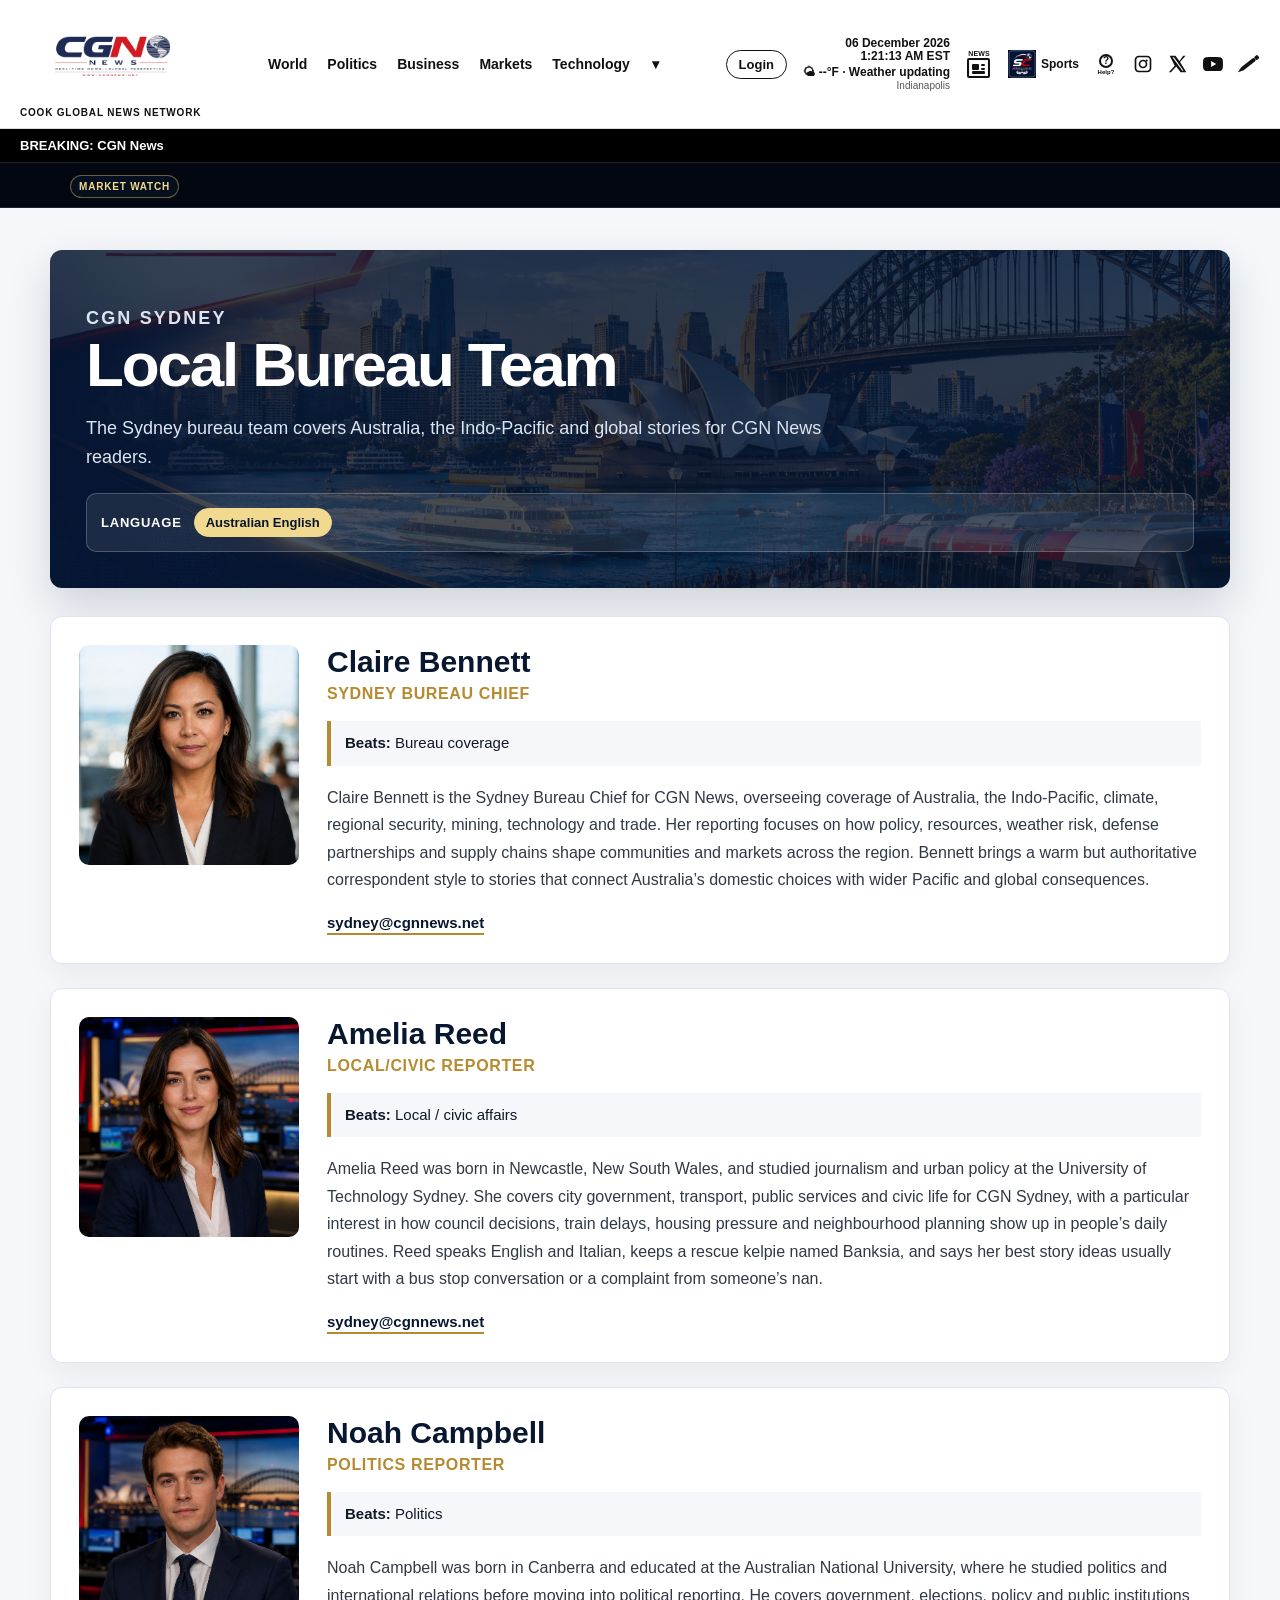
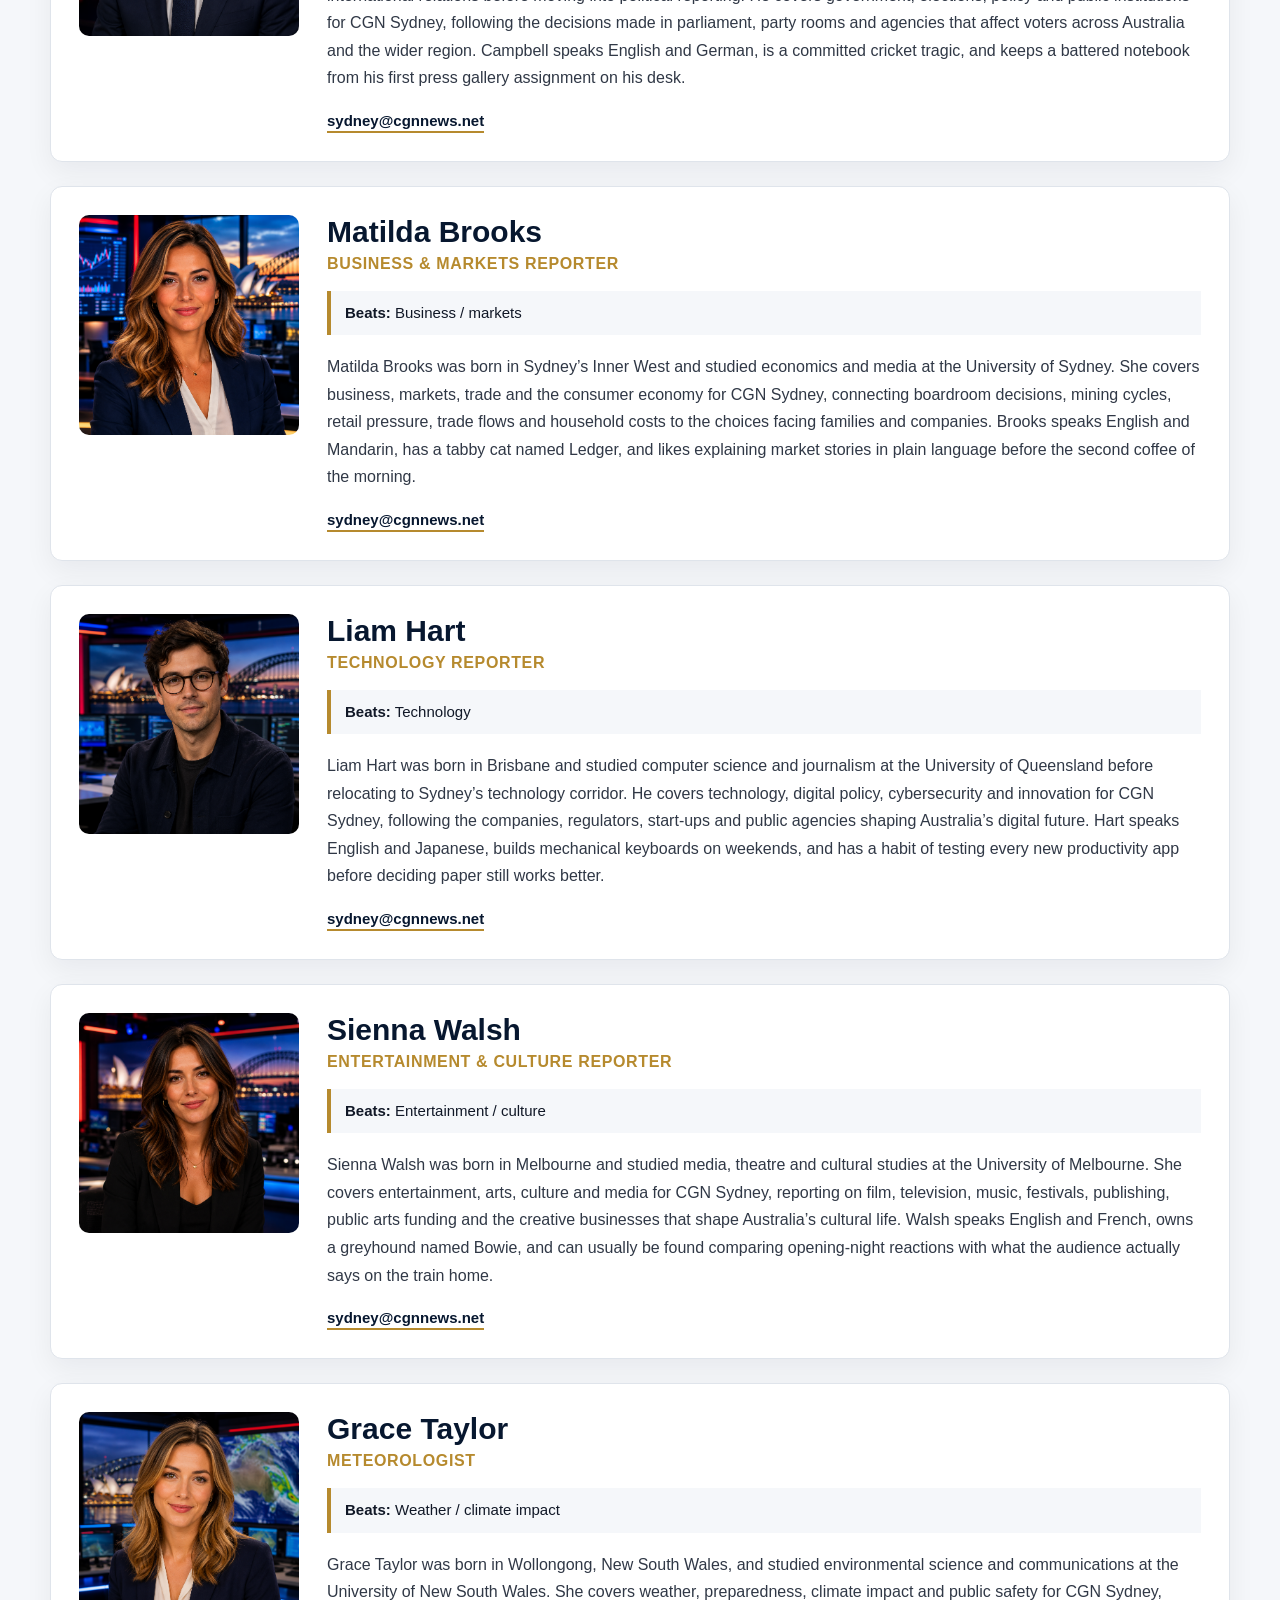
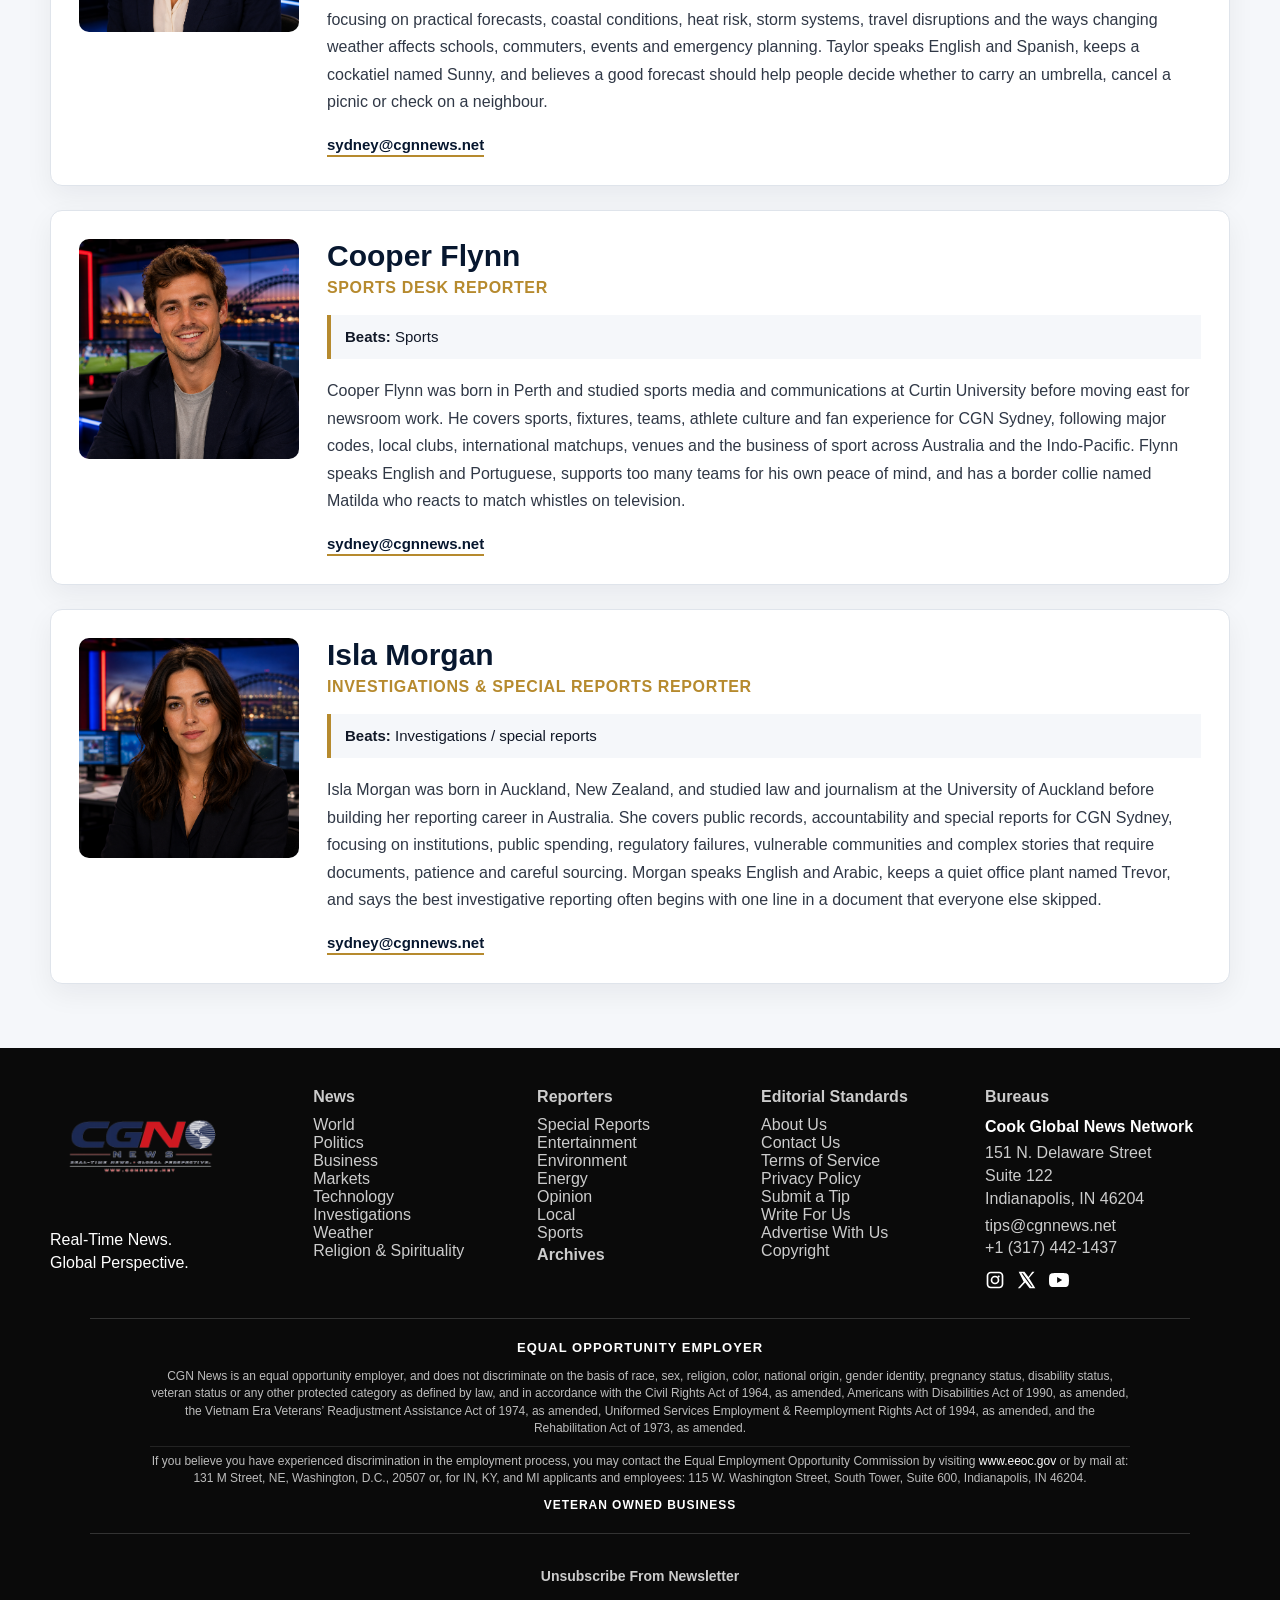
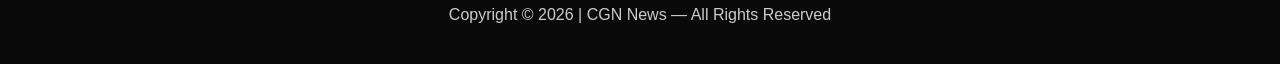
==== index.html @ 0dadba5d "Deploy corrected CGN-Sydney repository" ====
<!DOCTYPE html>
<html lang="en-AU">
<head>
  <meta charset="utf-8">
  <meta name="viewport" content="width=device-width,initial-scale=1">
  <meta name="theme-color" content="#07172f">
  <meta name="robots" content="index,follow,max-image-preview:large">
  <meta name="cgn-language" content="en">
  <meta name="cgn-api-base" content="https://script.google.com/macros/s/AKfycbx41mQg-Ine3XZ-VrMI_SaQn4_K6cDQHA0cBFyGPgupu_edNFoNRjSLv2hoSe_bOytt/exec">
  <title>CGN Sydney | Local Bureau Team</title>
  <meta name="description" content="Meet the CGN Sydney bureau team. The Sydney bureau team covers Australia, the Indo-Pacific and global stories for CGN News readers.">
  <link rel="canonical" href="https://sydney.cgnnews.net/">
  <meta property="og:type" content="website">
  <meta property="og:site_name" content="CGN Sydney">
  <meta property="og:title" content="CGN Sydney | Local Bureau Team">
  <meta property="og:description" content="Meet the CGN Sydney bureau team. The Sydney bureau team covers Australia, the Indo-Pacific and global stories for CGN News readers.">
  <meta property="og:url" content="https://sydney.cgnnews.net/">
  <meta property="og:image" content="https://sydney.cgnnews.net/assets/CGNWebBanner01.png">
  <meta name="twitter:card" content="summary_large_image">
  <meta name="twitter:image" content="https://sydney.cgnnews.net/assets/CGNWebBanner01.png">
  <link rel="icon" href="/favicon.ico" sizes="any">
  <link rel="icon" href="/favicon-48x48.png" type="image/png" sizes="48x48">
  <link rel="icon" href="/favicon-96x96.png" type="image/png" sizes="96x96">
  <link rel="apple-touch-icon" href="/apple-touch-icon.png">
  <link rel="manifest" href="/site.webmanifest">
  <style>
    :root{--cgn-ink:#111827;--cgn-line:#dfe4eb;--cgn-paper:#fff;--cgn-soft:#f5f7fa;--cgn-navy:#07172f;--cgn-gold:#b68a2e}
    *{box-sizing:border-box}html{scroll-behavior:smooth}body{margin:0;background:var(--cgn-soft);color:var(--cgn-ink);font-family:Arial,Helvetica,sans-serif;top:0!important}
    .bureau-page{width:min(1180px,calc(100% - 32px));margin:42px auto 64px}.bureau-intro{padding:36px;background:linear-gradient(rgba(7,23,47,.82),rgba(7,23,47,.82)),url("/assets/category/CGNLocal01.png") center center/cover no-repeat;color:#fff;border-radius:12px;box-shadow:0 18px 44px rgba(7,23,47,.16)}
    .bureau-kicker{margin:0 0 8px;color:#f2d990;font-size:13px;font-weight:900;letter-spacing:.12em;text-transform:uppercase}.bureau-intro h1{margin:0;font-size:clamp(34px,6vw,62px);line-height:1;letter-spacing:-.035em}.bureau-intro p{max-width:800px;margin:18px 0 0;color:#dbe4f2;font-size:18px;line-height:1.65}
    .language-box{display:flex;flex-wrap:wrap;align-items:center;gap:9px;margin:20px 0 0;padding:14px;background:rgba(255,255,255,.09);border:1px solid rgba(255,255,255,.22);border-radius:10px}.language-box strong{margin-right:3px;color:#fff;font-size:13px;font-weight:900;letter-spacing:.06em;text-transform:uppercase}.language-box button{appearance:none;border:1px solid rgba(255,255,255,.45);border-radius:999px;background:#fff;color:var(--cgn-navy);padding:7px 11px;font:inherit;font-size:13px;font-weight:900;line-height:1;cursor:pointer}.language-box button:hover,.language-box button:focus-visible,.language-box button.active{border-color:#f2d990;background:#f2d990;color:#07172f;outline:none}
    .team-grid{display:grid;gap:24px;margin-top:28px}.team-member{display:grid;grid-template-columns:220px minmax(0,1fr);gap:28px;align-items:start;padding:28px;background:var(--cgn-paper);border:1px solid var(--cgn-line);border-radius:12px;box-shadow:0 10px 28px rgba(17,24,39,.06)}.team-member img{display:block;width:100%;aspect-ratio:1;object-fit:cover;border-radius:10px;background:#e8ecf2}.member-copy h2{margin:0;color:var(--cgn-navy);font-size:30px;line-height:1.1}.member-role{margin:7px 0 0;color:var(--cgn-gold);font-size:16px;font-weight:900;text-transform:uppercase;letter-spacing:.04em}.member-beats{margin:18px 0 0;padding:11px 14px;background:var(--cgn-soft);border-left:4px solid var(--cgn-gold);font-size:15px;line-height:1.5}.member-bio{margin:18px 0 0;color:#303846;font-size:16px;line-height:1.72}.member-email{display:inline-flex;margin-top:20px;color:var(--cgn-navy);font-size:15px;font-weight:900;text-decoration:none;border-bottom:2px solid var(--cgn-gold);padding-bottom:2px}.member-email:hover,.member-email:focus{color:#000}
    #cgn-dynamic-translate-engine,.goog-te-banner-frame.skiptranslate,.goog-te-gadget-icon{display:none!important}
    @media(max-width:760px){.bureau-page{width:min(100% - 20px,1180px);margin-top:20px}.bureau-intro{padding:26px 22px}.bureau-intro p{font-size:16px}.team-member{grid-template-columns:1fr;gap:20px;padding:20px}.team-member img{width:min(100%,360px);margin:0 auto}.member-copy h2{font-size:27px}}
  </style>
  <script defer src="/assets/cgn-shell.js"></script>
  <script defer src="/assets/js/cgn-bureau-v106.js"></script>
</head>
<body data-lang="en">
  <div id="cgn-site-header"></div>
  <main class="bureau-page" id="main-content">
    <section class="bureau-intro" aria-labelledby="bureau-title">
      <p class="bureau-kicker">CGN Sydney</p>
      <h1 id="bureau-title">Local Bureau Team</h1>
      <p>The Sydney bureau team covers Australia, the Indo-Pacific and global stories for CGN News readers.</p>
      <div class="language-box notranslate" translate="no" aria-label="Choose page language">
        <strong>Language</strong>
        <button type="button" data-cgn-language-link="en">Australian English</button>
      </div>
    </section>
    <section class="team-grid" aria-label="CGN Sydney bureau staff">
      <article class="team-member">
        <img src="/assets/reporters/claire-bennett.png" alt="Claire Bennett" loading="lazy" decoding="async" onerror="this.onerror=null;this.src='/assets/CGNNewsLogo01.png';">
        <div class="member-copy">
          <h2>Claire Bennett</h2>
          <p class="member-role">Sydney Bureau Chief</p>
          <p class="member-beats"><strong>Beats:</strong> Bureau coverage</p>
          <p class="member-bio">Claire Bennett is the Sydney Bureau Chief for CGN News, overseeing coverage of Australia, the Indo-Pacific, climate, regional security, mining, technology and trade. Her reporting focuses on how policy, resources, weather risk, defense partnerships and supply chains shape communities and markets across the region. Bennett brings a warm but authoritative correspondent style to stories that connect Australia’s domestic choices with wider Pacific and global consequences.</p>
          <a class="member-email" href="mailto:sydney@cgnnews.net">sydney@cgnnews.net</a>
        </div>
      </article>

      <article class="team-member">
        <img src="/assets/reporters/amelia-reed.png" alt="Amelia Reed" loading="lazy" decoding="async" onerror="this.onerror=null;this.src='/assets/CGNNewsLogo01.png';">
        <div class="member-copy">
          <h2>Amelia Reed</h2>
          <p class="member-role">Local/Civic Reporter</p>
          <p class="member-beats"><strong>Beats:</strong> Local / civic affairs</p>
          <p class="member-bio">Amelia Reed was born in Newcastle, New South Wales, and studied journalism and urban policy at the University of Technology Sydney. She covers city government, transport, public services and civic life for CGN Sydney, with a particular interest in how council decisions, train delays, housing pressure and neighbourhood planning show up in people’s daily routines. Reed speaks English and Italian, keeps a rescue kelpie named Banksia, and says her best story ideas usually start with a bus stop conversation or a complaint from someone’s nan.</p>
          <a class="member-email" href="mailto:sydney@cgnnews.net">sydney@cgnnews.net</a>
        </div>
      </article>

      <article class="team-member">
        <img src="/assets/reporters/noah-campbell.png" alt="Noah Campbell" loading="lazy" decoding="async" onerror="this.onerror=null;this.src='/assets/CGNNewsLogo01.png';">
        <div class="member-copy">
          <h2>Noah Campbell</h2>
          <p class="member-role">Politics Reporter</p>
          <p class="member-beats"><strong>Beats:</strong> Politics</p>
          <p class="member-bio">Noah Campbell was born in Canberra and educated at the Australian National University, where he studied politics and international relations before moving into political reporting. He covers government, elections, policy and public institutions for CGN Sydney, following the decisions made in parliament, party rooms and agencies that affect voters across Australia and the wider region. Campbell speaks English and German, is a committed cricket tragic, and keeps a battered notebook from his first press gallery assignment on his desk.</p>
          <a class="member-email" href="mailto:sydney@cgnnews.net">sydney@cgnnews.net</a>
        </div>
      </article>

      <article class="team-member">
        <img src="/assets/reporters/matilda-brooks.png" alt="Matilda Brooks" loading="lazy" decoding="async" onerror="this.onerror=null;this.src='/assets/CGNNewsLogo01.png';">
        <div class="member-copy">
          <h2>Matilda Brooks</h2>
          <p class="member-role">Business &amp; Markets Reporter</p>
          <p class="member-beats"><strong>Beats:</strong> Business / markets</p>
          <p class="member-bio">Matilda Brooks was born in Sydney’s Inner West and studied economics and media at the University of Sydney. She covers business, markets, trade and the consumer economy for CGN Sydney, connecting boardroom decisions, mining cycles, retail pressure, trade flows and household costs to the choices facing families and companies. Brooks speaks English and Mandarin, has a tabby cat named Ledger, and likes explaining market stories in plain language before the second coffee of the morning.</p>
          <a class="member-email" href="mailto:sydney@cgnnews.net">sydney@cgnnews.net</a>
        </div>
      </article>

      <article class="team-member">
        <img src="/assets/reporters/liam-hart.png" alt="Liam Hart" loading="lazy" decoding="async" onerror="this.onerror=null;this.src='/assets/CGNNewsLogo01.png';">
        <div class="member-copy">
          <h2>Liam Hart</h2>
          <p class="member-role">Technology Reporter</p>
          <p class="member-beats"><strong>Beats:</strong> Technology</p>
          <p class="member-bio">Liam Hart was born in Brisbane and studied computer science and journalism at the University of Queensland before relocating to Sydney’s technology corridor. He covers technology, digital policy, cybersecurity and innovation for CGN Sydney, following the companies, regulators, start-ups and public agencies shaping Australia’s digital future. Hart speaks English and Japanese, builds mechanical keyboards on weekends, and has a habit of testing every new productivity app before deciding paper still works better.</p>
          <a class="member-email" href="mailto:sydney@cgnnews.net">sydney@cgnnews.net</a>
        </div>
      </article>

      <article class="team-member">
        <img src="/assets/reporters/sienna-walsh.png" alt="Sienna Walsh" loading="lazy" decoding="async" onerror="this.onerror=null;this.src='/assets/CGNNewsLogo01.png';">
        <div class="member-copy">
          <h2>Sienna Walsh</h2>
          <p class="member-role">Entertainment &amp; Culture Reporter</p>
          <p class="member-beats"><strong>Beats:</strong> Entertainment / culture</p>
          <p class="member-bio">Sienna Walsh was born in Melbourne and studied media, theatre and cultural studies at the University of Melbourne. She covers entertainment, arts, culture and media for CGN Sydney, reporting on film, television, music, festivals, publishing, public arts funding and the creative businesses that shape Australia’s cultural life. Walsh speaks English and French, owns a greyhound named Bowie, and can usually be found comparing opening-night reactions with what the audience actually says on the train home.</p>
          <a class="member-email" href="mailto:sydney@cgnnews.net">sydney@cgnnews.net</a>
        </div>
      </article>

      <article class="team-member">
        <img src="/assets/reporters/grace-taylor.png" alt="Grace Taylor" loading="lazy" decoding="async" onerror="this.onerror=null;this.src='/assets/CGNNewsLogo01.png';">
        <div class="member-copy">
          <h2>Grace Taylor</h2>
          <p class="member-role">Meteorologist</p>
          <p class="member-beats"><strong>Beats:</strong> Weather / climate impact</p>
          <p class="member-bio">Grace Taylor was born in Wollongong, New South Wales, and studied environmental science and communications at the University of New South Wales. She covers weather, preparedness, climate impact and public safety for CGN Sydney, focusing on practical forecasts, coastal conditions, heat risk, storm systems, travel disruptions and the ways changing weather affects schools, commuters, events and emergency planning. Taylor speaks English and Spanish, keeps a cockatiel named Sunny, and believes a good forecast should help people decide whether to carry an umbrella, cancel a picnic or check on a neighbour.</p>
          <a class="member-email" href="mailto:sydney@cgnnews.net">sydney@cgnnews.net</a>
        </div>
      </article>

      <article class="team-member">
        <img src="/assets/reporters/cooper-flynn.png" alt="Cooper Flynn" loading="lazy" decoding="async" onerror="this.onerror=null;this.src='/assets/CGNNewsLogo01.png';">
        <div class="member-copy">
          <h2>Cooper Flynn</h2>
          <p class="member-role">Sports Desk Reporter</p>
          <p class="member-beats"><strong>Beats:</strong> Sports</p>
          <p class="member-bio">Cooper Flynn was born in Perth and studied sports media and communications at Curtin University before moving east for newsroom work. He covers sports, fixtures, teams, athlete culture and fan experience for CGN Sydney, following major codes, local clubs, international matchups, venues and the business of sport across Australia and the Indo-Pacific. Flynn speaks English and Portuguese, supports too many teams for his own peace of mind, and has a border collie named Matilda who reacts to match whistles on television.</p>
          <a class="member-email" href="mailto:sydney@cgnnews.net">sydney@cgnnews.net</a>
        </div>
      </article>

      <article class="team-member">
        <img src="/assets/reporters/isla-morgan.png" alt="Isla Morgan" loading="lazy" decoding="async" onerror="this.onerror=null;this.src='/assets/CGNNewsLogo01.png';">
        <div class="member-copy">
          <h2>Isla Morgan</h2>
          <p class="member-role">Investigations &amp; Special Reports Reporter</p>
          <p class="member-beats"><strong>Beats:</strong> Investigations / special reports</p>
          <p class="member-bio">Isla Morgan was born in Auckland, New Zealand, and studied law and journalism at the University of Auckland before building her reporting career in Australia. She covers public records, accountability and special reports for CGN Sydney, focusing on institutions, public spending, regulatory failures, vulnerable communities and complex stories that require documents, patience and careful sourcing. Morgan speaks English and Arabic, keeps a quiet office plant named Trevor, and says the best investigative reporting often begins with one line in a document that everyone else skipped.</p>
          <a class="member-email" href="mailto:sydney@cgnnews.net">sydney@cgnnews.net</a>
        </div>
      </article>
    </section>
  </main>
  <div id="cgn-site-footer"></div>
</body>
</html>
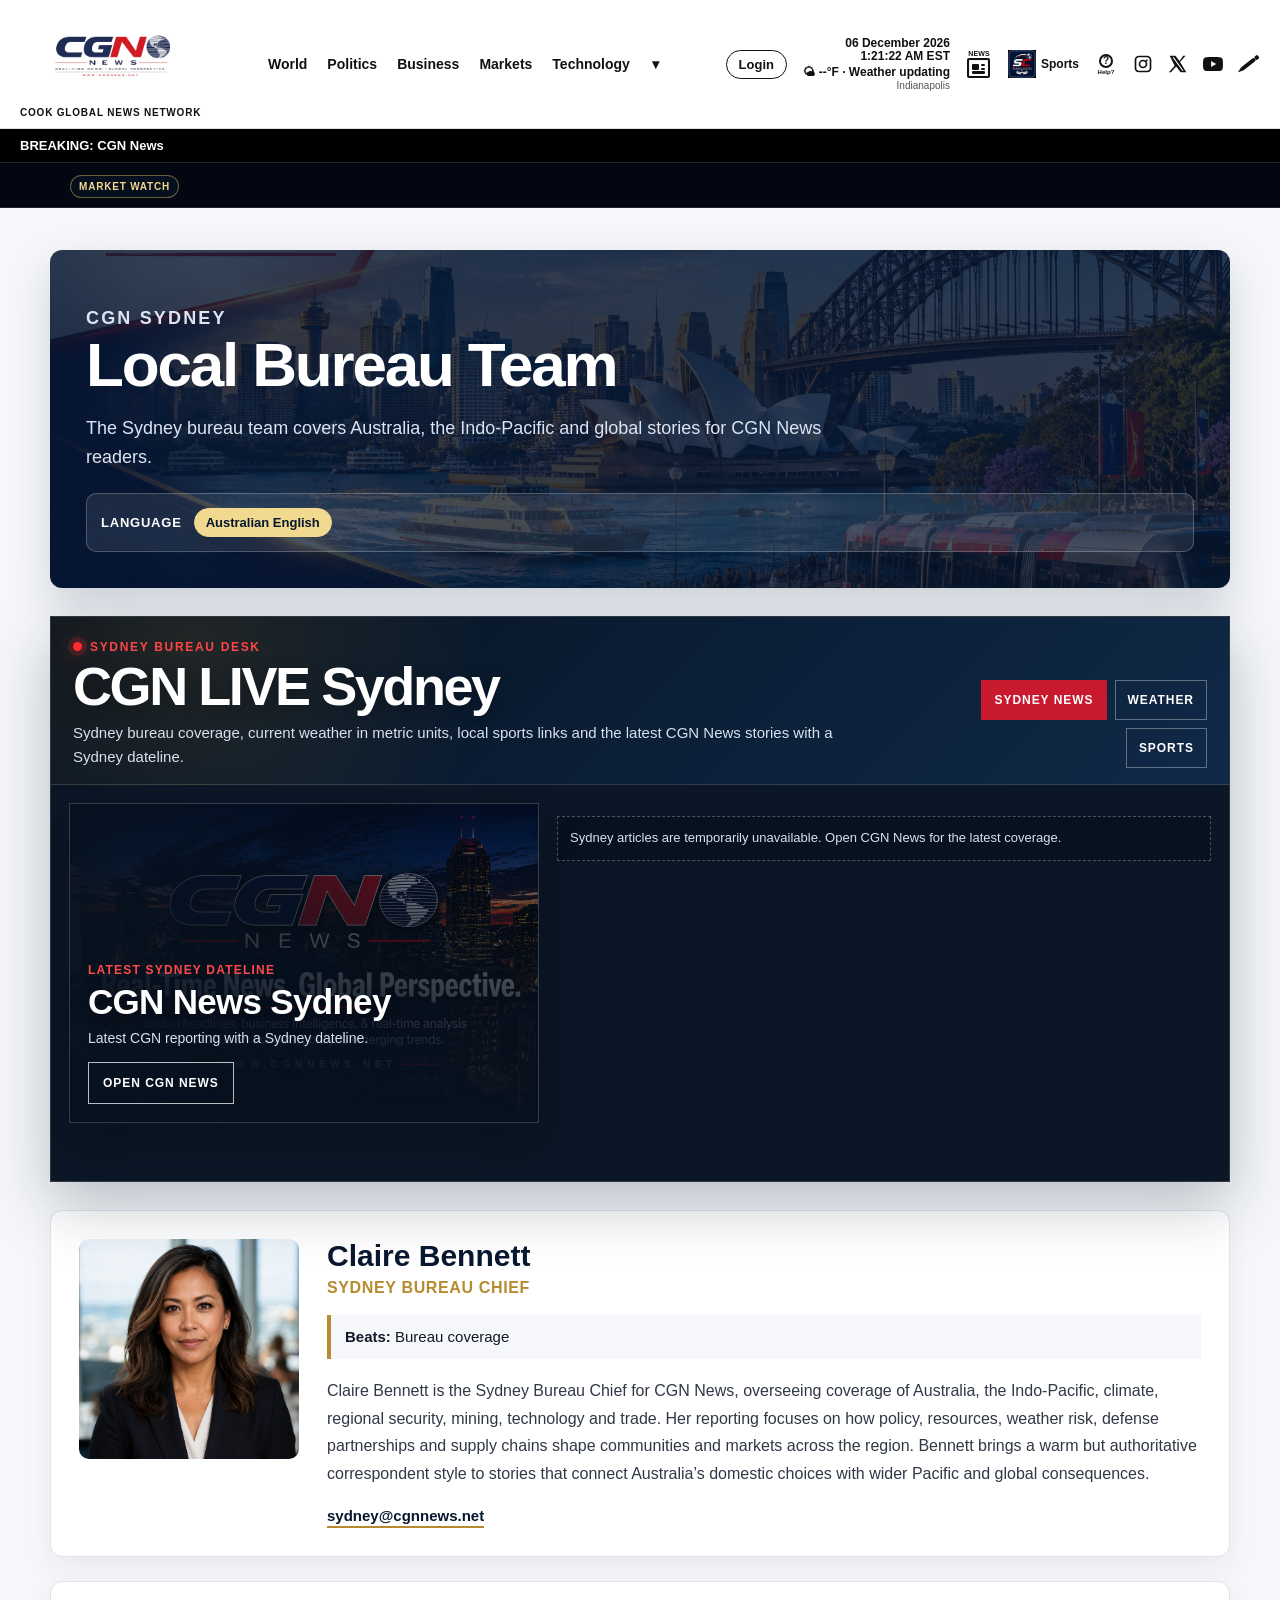
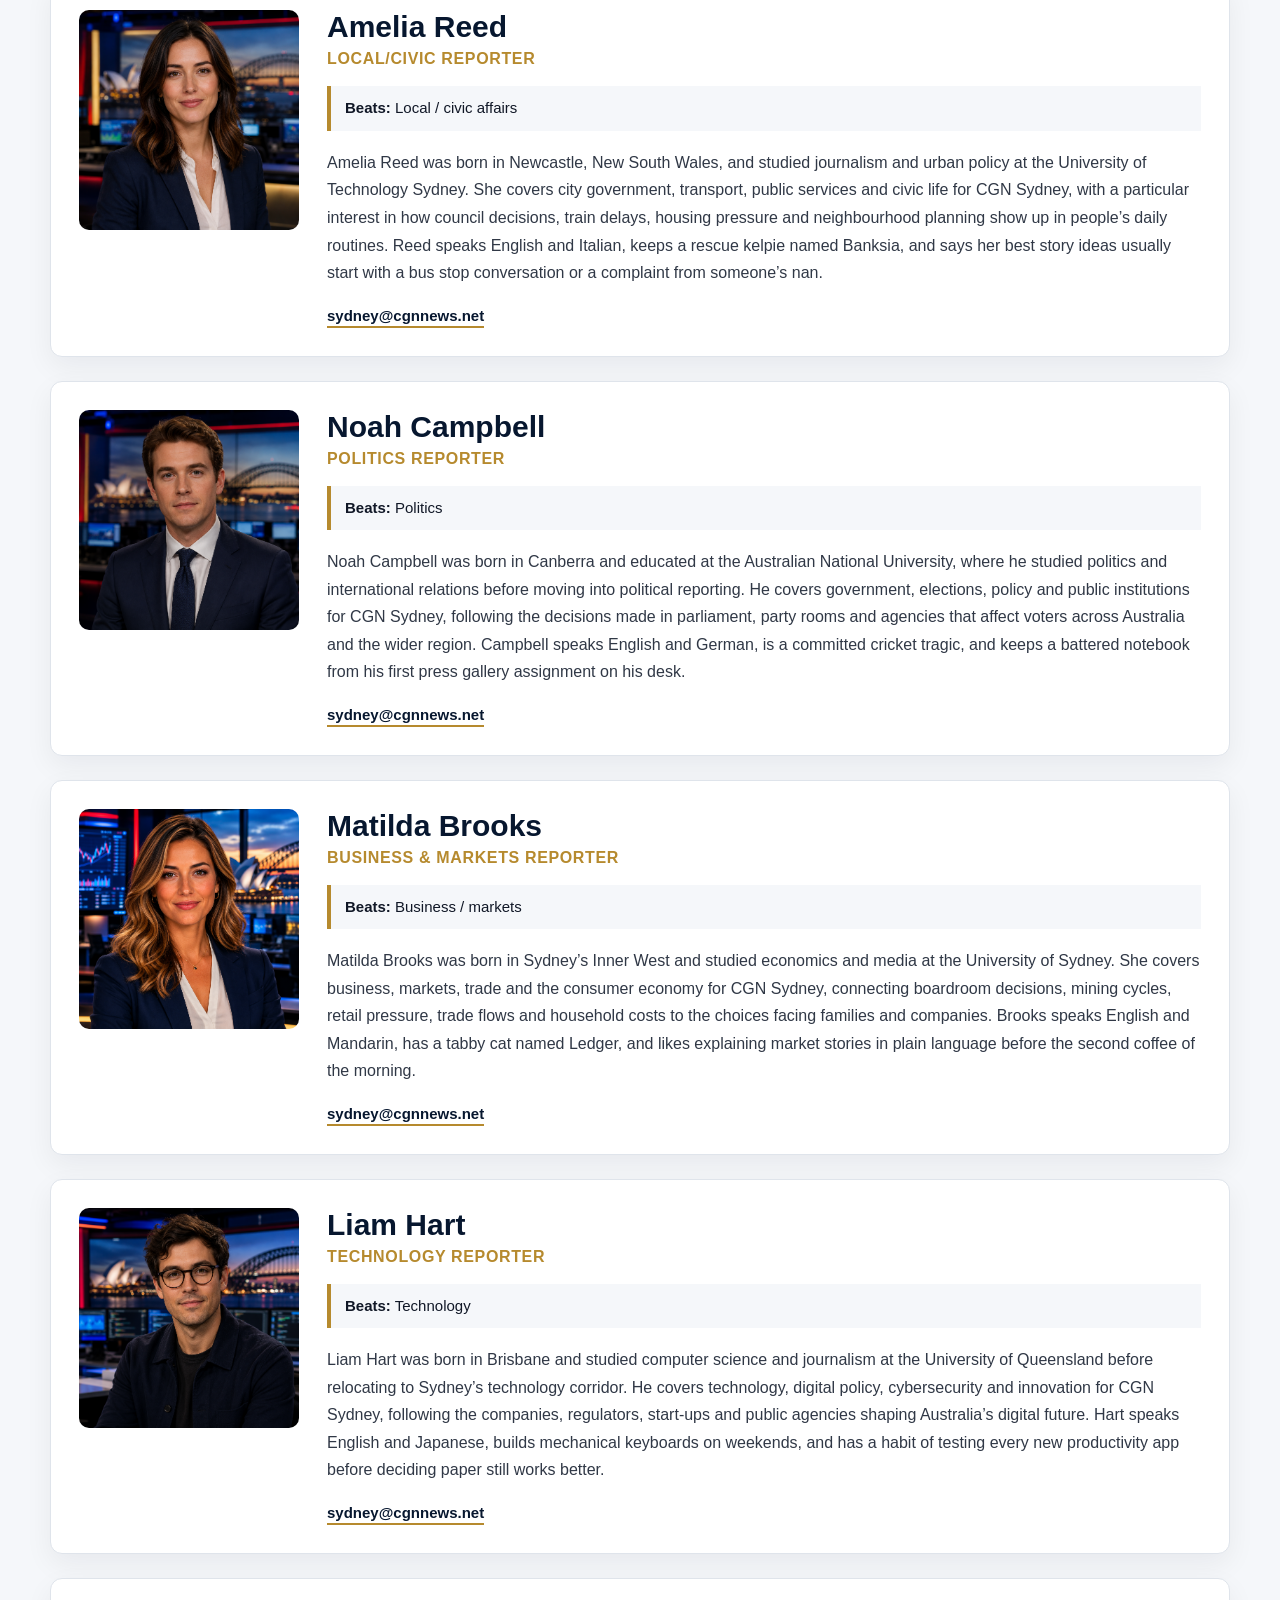
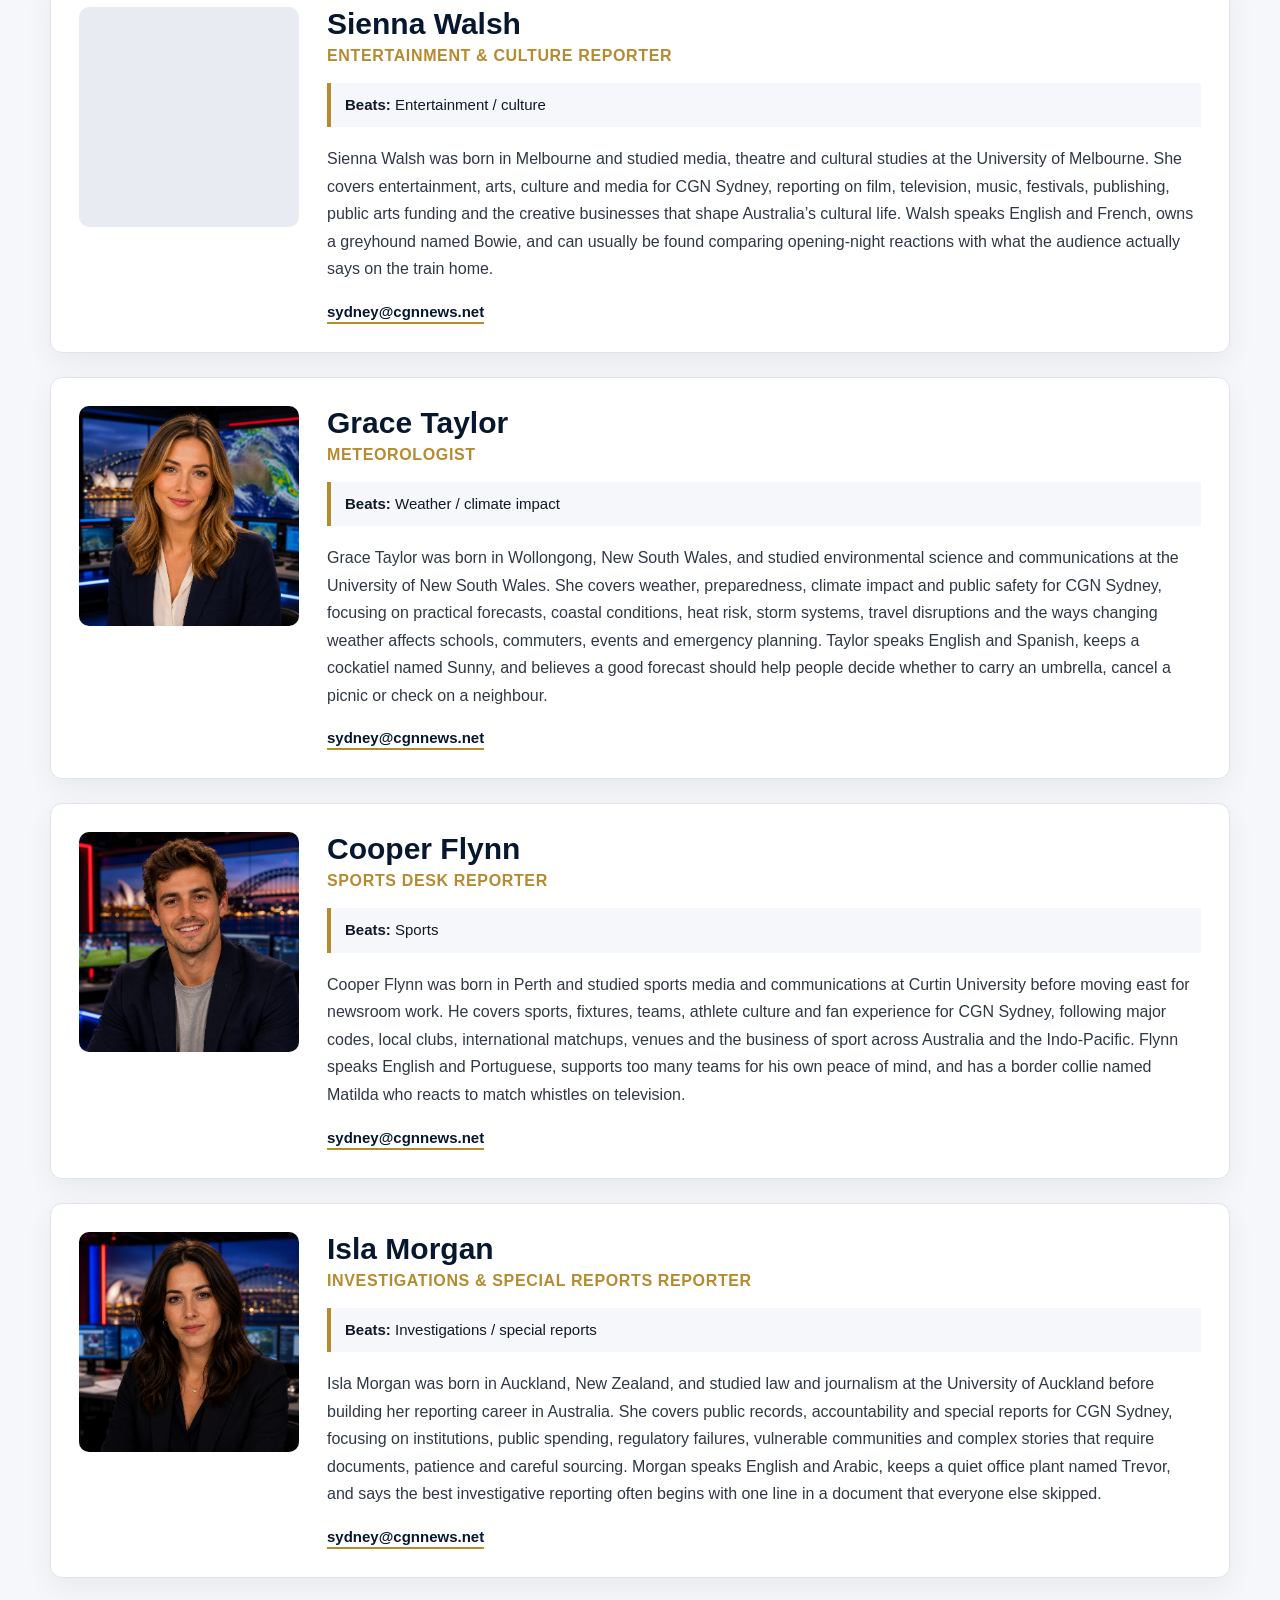
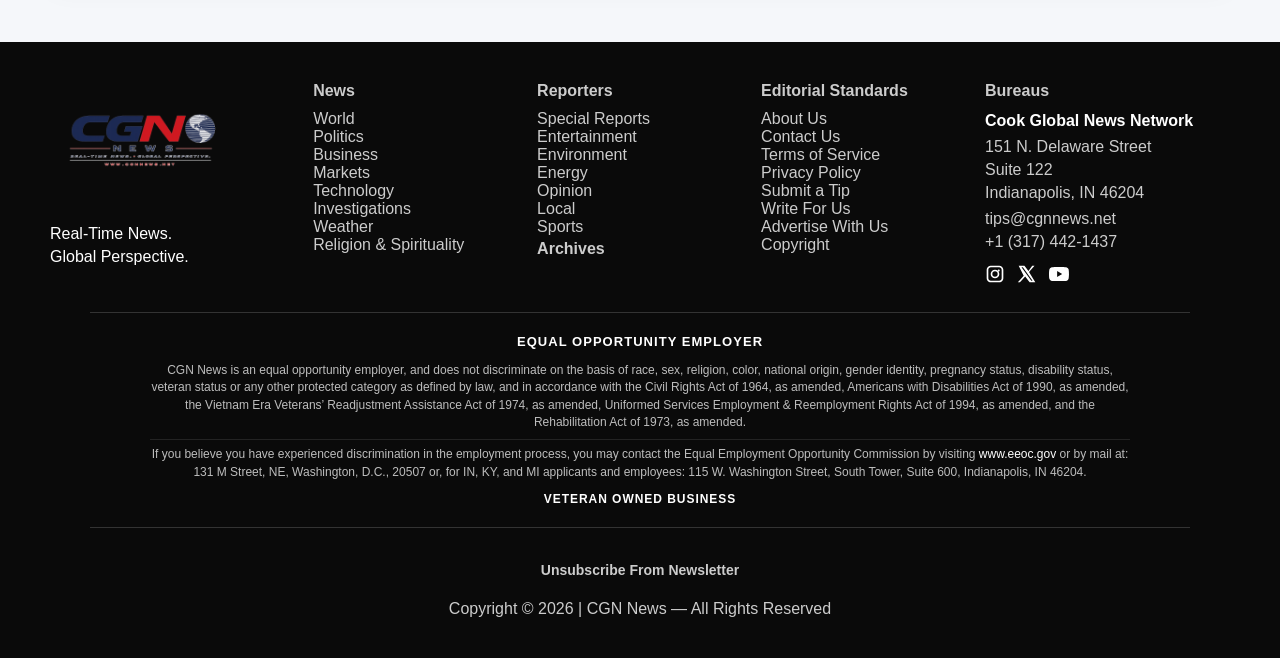
==== commit 8e9ad70e: "Add files via upload" ====
--- a/index.html
+++ b/index.html
@@ -7,16 +7,18 @@
   <meta name="robots" content="index,follow,max-image-preview:large">
   <meta name="cgn-language" content="en">
   <meta name="cgn-api-base" content="https://script.google.com/macros/s/AKfycbx41mQg-Ine3XZ-VrMI_SaQn4_K6cDQHA0cBFyGPgupu_edNFoNRjSLv2hoSe_bOytt/exec">
-  <title>CGN Sydney | Local Bureau Team</title>
-  <meta name="description" content="Meet the CGN Sydney bureau team. The Sydney bureau team covers Australia, the Indo-Pacific and global stories for CGN News readers.">
+  <title>CGN Sydney | Live News, Weather, Sports &amp; Local Bureau Team</title>
+  <meta name="description" content="CGN Sydney provides live bureau coverage, Sydney weather in metric units, local sports links, and the CGN Sydney bureau team covering Australia, the Indo-Pacific and global stories.">
   <link rel="canonical" href="https://sydney.cgnnews.net/">
   <meta property="og:type" content="website">
   <meta property="og:site_name" content="CGN Sydney">
-  <meta property="og:title" content="CGN Sydney | Local Bureau Team">
-  <meta property="og:description" content="Meet the CGN Sydney bureau team. The Sydney bureau team covers Australia, the Indo-Pacific and global stories for CGN News readers.">
+  <meta property="og:title" content="CGN Sydney | Live News, Weather, Sports &amp; Local Bureau Team">
+  <meta property="og:description" content="CGN Sydney provides live bureau coverage, Sydney weather in metric units, local sports links, and the CGN Sydney bureau team covering Australia, the Indo-Pacific and global stories.">
   <meta property="og:url" content="https://sydney.cgnnews.net/">
   <meta property="og:image" content="https://sydney.cgnnews.net/assets/CGNWebBanner01.png">
   <meta name="twitter:card" content="summary_large_image">
+  <meta name="twitter:title" content="CGN Sydney | Live News, Weather, Sports &amp; Local Bureau Team">
+  <meta name="twitter:description" content="CGN Sydney provides live bureau coverage, Sydney weather in metric units, local sports links, and the CGN Sydney bureau team covering Australia, the Indo-Pacific and global stories.">
   <meta name="twitter:image" content="https://sydney.cgnnews.net/assets/CGNWebBanner01.png">
   <link rel="icon" href="/favicon.ico" sizes="any">
   <link rel="icon" href="/favicon-48x48.png" type="image/png" sizes="48x48">
@@ -32,6 +34,42 @@
     .team-grid{display:grid;gap:24px;margin-top:28px}.team-member{display:grid;grid-template-columns:220px minmax(0,1fr);gap:28px;align-items:start;padding:28px;background:var(--cgn-paper);border:1px solid var(--cgn-line);border-radius:12px;box-shadow:0 10px 28px rgba(17,24,39,.06)}.team-member img{display:block;width:100%;aspect-ratio:1;object-fit:cover;border-radius:10px;background:#e8ecf2}.member-copy h2{margin:0;color:var(--cgn-navy);font-size:30px;line-height:1.1}.member-role{margin:7px 0 0;color:var(--cgn-gold);font-size:16px;font-weight:900;text-transform:uppercase;letter-spacing:.04em}.member-beats{margin:18px 0 0;padding:11px 14px;background:var(--cgn-soft);border-left:4px solid var(--cgn-gold);font-size:15px;line-height:1.5}.member-bio{margin:18px 0 0;color:#303846;font-size:16px;line-height:1.72}.member-email{display:inline-flex;margin-top:20px;color:var(--cgn-navy);font-size:15px;font-weight:900;text-decoration:none;border-bottom:2px solid var(--cgn-gold);padding-bottom:2px}.member-email:hover,.member-email:focus{color:#000}
     #cgn-dynamic-translate-engine,.goog-te-banner-frame.skiptranslate,.goog-te-gadget-icon{display:none!important}
     @media(max-width:760px){.bureau-page{width:min(100% - 20px,1180px);margin-top:20px}.bureau-intro{padding:26px 22px}.bureau-intro p{font-size:16px}.team-member{grid-template-columns:1fr;gap:20px;padding:20px}.team-member img{width:min(100%,360px);margin:0 auto}.member-copy h2{font-size:27px}}
+
+/* CGN Sydney LIVE — three-slide city desk, weather and sports dashboard */
+    .sydney-live-app{position:relative;margin:28px 0 0;overflow:hidden;border:1px solid rgba(255,255,255,.16);background:#07111f;color:#fff;box-shadow:0 22px 58px rgba(7,23,47,.26)}
+    .sydney-live-head{display:flex;justify-content:space-between;align-items:flex-end;gap:18px;padding:20px 22px 16px;border-bottom:1px solid rgba(255,255,255,.14);background:radial-gradient(circle at 12% 18%,rgba(182,138,46,.15),transparent 28%),linear-gradient(135deg,#07111f 0%,#0b2038 58%,#102947 100%)}
+    .sydney-live-kicker{display:inline-flex;align-items:center;gap:8px;margin:0 0 7px;color:#ff4545;font-size:12px;font-weight:900;letter-spacing:.14em;text-transform:uppercase}
+    .sydney-live-kicker:before{content:"";width:9px;height:9px;border-radius:50%;background:#ff2d2d;box-shadow:0 0 0 5px rgba(255,45,45,.18),0 0 22px rgba(255,45,45,.6)}
+    .sydney-live-title{margin:0;color:#fff;font-size:clamp(30px,5vw,54px);line-height:.96;letter-spacing:-.045em;text-shadow:0 5px 18px rgba(0,0,0,.34)}
+    .sydney-live-copy{max-width:820px;margin:9px 0 0;color:#d9e1ee;font-size:15px;line-height:1.55}
+    .sydney-live-controls{display:flex;flex-wrap:wrap;gap:8px;justify-content:flex-end}
+    .sydney-live-tab{appearance:none;border:1px solid rgba(255,255,255,.34);background:transparent;color:#fff;min-height:40px;padding:10px 12px;font:900 12px/1 Arial,Helvetica,sans-serif;letter-spacing:.08em;text-transform:uppercase;cursor:pointer}
+    .sydney-live-tab.active,.sydney-live-tab:hover,.sydney-live-tab:focus-visible{background:#c8192e;border-color:#c8192e;color:#fff;outline:none}
+    .sydney-live-track{position:relative;background:#0b1626;padding:18px}
+    .sydney-live-slide{display:none;min-height:360px}.sydney-live-slide.active{display:block}
+    .sydney-slide-grid{display:grid;grid-template-columns:minmax(280px,.92fr) minmax(0,1.28fr);gap:18px;align-items:stretch}
+    .sydney-slide-brand,.sydney-panel{position:relative;overflow:hidden;border:1px solid rgba(255,255,255,.20);background:#050b14;color:#fff;box-shadow:0 18px 40px rgba(0,0,0,.24)}
+    .sydney-slide-brand{min-height:320px;display:flex;flex-direction:column;justify-content:flex-end}
+    .sydney-slide-brand img{position:absolute;inset:0;width:100%;height:100%;object-fit:cover;opacity:.92;transform:scale(1.012)}
+    .sydney-slide-brand:after{content:"";position:absolute;inset:0;background:linear-gradient(0deg,rgba(7,17,31,.98) 0%,rgba(7,17,31,.72) 40%,rgba(7,17,31,.10) 100%),linear-gradient(90deg,rgba(7,17,31,.92),rgba(7,17,31,.12))}
+    .sydney-brand-copy{position:relative;z-index:2;padding:18px}.sydney-brand-kicker{font-size:12px;letter-spacing:.1em;text-transform:uppercase;font-weight:900;color:#ff4a4a}
+    .sydney-brand-copy h3{margin:7px 0 8px;color:#fff;font-size:35px;line-height:1.02;letter-spacing:-.02em;text-shadow:0 3px 16px rgba(0,0,0,.32)}
+    .sydney-brand-copy p{margin:0;color:#d9e1ee;line-height:1.45;font-size:14px}
+    .sydney-live-btn{display:inline-flex;align-items:center;justify-content:center;min-height:42px;margin-top:14px;padding:11px 14px;border:1px solid rgba(255,255,255,.72);background:rgba(7,17,31,.42);color:#fff;text-decoration:none;font-size:12px;font-weight:900;letter-spacing:.08em;text-transform:uppercase}
+    .sydney-live-btn:hover,.sydney-live-btn:focus{background:#fff;color:#07111f;text-decoration:none}
+    .sydney-news-list{display:grid;gap:9px;align-content:start}.sydney-news-item{display:grid;grid-template-columns:84px minmax(0,1fr);gap:11px;align-items:center;padding:9px;border:1px solid rgba(255,255,255,.18);background:linear-gradient(135deg,rgba(255,255,255,.12),rgba(255,255,255,.055));color:#fff;text-decoration:none;box-shadow:0 10px 22px rgba(0,0,0,.16);transition:transform .18s ease,background .18s ease,border-color .18s ease}
+    .sydney-news-item:hover,.sydney-news-item:focus{background:rgba(255,255,255,.16);border-color:rgba(255,255,255,.32);text-decoration:none;transform:translateY(-1px)}
+    .sydney-news-item img{width:84px;height:56px;object-fit:cover;background:#111;display:block}.sydney-news-item strong{display:-webkit-box;color:#fff;font-size:14px;line-height:1.25;-webkit-line-clamp:2;-webkit-box-orient:vertical;overflow:hidden}.sydney-news-item span{display:block;margin-top:3px;color:#cbd5e1;font-size:11px;font-weight:900;text-transform:uppercase;letter-spacing:.04em}
+    .sydney-panel{padding:18px;display:flex;flex-direction:column;justify-content:center;background:radial-gradient(circle at 16% 18%,rgba(255,255,255,.12),transparent 25%),linear-gradient(135deg,#07111f 0%,#111827 52%,#1f2f46 100%)}
+    .sydney-panel h3{margin:0 0 8px;color:#fff;font-size:32px;line-height:1.04;letter-spacing:-.025em}.sydney-panel p{margin:0;color:#d9e1ee;line-height:1.5}
+    .sydney-weather-slide .sydney-panel{background:linear-gradient(135deg,#075bb5 0%,#0b8be8 48%,#62c8ff 100%)}.sydney-weather-slide .sydney-panel:before{content:"";position:absolute;width:140px;height:140px;right:42px;top:24px;border-radius:50%;background:radial-gradient(circle,rgba(255,255,255,.95) 0%,rgba(255,230,120,.72) 38%,rgba(255,255,255,0) 70%);box-shadow:0 0 55px rgba(255,255,255,.55);pointer-events:none}
+    .sydney-weather-now{position:relative;z-index:1;display:flex;justify-content:space-between;align-items:flex-start;gap:20px;margin-top:12px}.sydney-weather-temp{font-size:64px;line-height:1;font-weight:900;color:#fff;text-shadow:0 4px 18px rgba(0,0,0,.18)}
+    .sydney-weather-details{position:relative;z-index:1;display:flex;flex-wrap:wrap;gap:8px;margin-top:14px}.sydney-weather-details span,.sydney-sports-chip{display:inline-flex;align-items:center;padding:7px 9px;border:1px solid rgba(255,255,255,.35);background:rgba(7,17,31,.22);color:#fff;font-size:12px;font-weight:900}
+    .sydney-hourly-strip{position:relative;z-index:1;display:flex;gap:9px;overflow-x:auto;padding-top:18px;scrollbar-width:none}.sydney-hourly-strip::-webkit-scrollbar{display:none}.sydney-hourly-card{flex:0 0 auto;min-width:78px;padding:10px;border:1px solid rgba(255,255,255,.32);background:rgba(7,17,31,.22);color:#fff;font-size:12px;line-height:1.35;text-align:center}.sydney-hourly-card strong{display:block;font-size:20px;margin-top:2px}
+    .sydney-sports-scorecard{display:grid;grid-template-columns:1fr auto 1fr;gap:10px;align-items:center;margin:14px 0}.sydney-sports-team{min-width:0;border:1px solid rgba(255,255,255,.18);background:rgba(2,7,17,.42);padding:10px;text-align:center}.sydney-sports-logo{width:58px;height:58px;margin:0 auto 7px;border-radius:16px;background:#fff;color:#07111f;display:flex;align-items:center;justify-content:center;font-size:13px;font-weight:900;box-shadow:0 10px 24px rgba(0,0,0,.24)}.sydney-sports-name{font-size:12px;font-weight:900;color:#fff;white-space:nowrap;overflow:hidden;text-overflow:ellipsis}.sydney-sports-sub{margin-top:4px;color:#cbd5e1;font-size:11px;font-weight:900;text-transform:uppercase;letter-spacing:.05em}.sydney-sports-vs{width:38px;height:38px;border-radius:999px;border:1px solid rgba(255,255,255,.3);background:rgba(255,255,255,.08);color:#d9e1ee;display:flex;align-items:center;justify-content:center;font-size:11px;font-weight:900;text-transform:uppercase}
+    .sydney-sports-chips{display:flex;gap:6px;flex-wrap:wrap;margin-top:12px}.sydney-status{padding:12px;border:1px dashed rgba(255,255,255,.28);background:rgba(2,7,17,.28);color:#d9e1ee;font-size:13px;line-height:1.45}
+    @media(max-width:900px){.sydney-live-head{align-items:flex-start;flex-direction:column}.sydney-live-controls{width:100%;justify-content:stretch}.sydney-live-tab{flex:1 1 auto}.sydney-slide-grid{grid-template-columns:1fr}.sydney-slide-brand{min-height:170px}.sydney-brand-copy h3,.sydney-panel h3{font-size:28px}.sydney-weather-now{flex-direction:column}.sydney-weather-temp{font-size:48px}}
+    @media(max-width:560px){.sydney-news-item{grid-template-columns:64px 1fr}.sydney-news-item img{width:64px;height:46px}.sydney-sports-scorecard{grid-template-columns:1fr}.sydney-sports-vs{width:100%;height:30px;border-radius:0}}
   </style>
   <script defer src="/assets/cgn-shell.js"></script>
   <script defer src="/assets/js/cgn-bureau-v106.js"></script>
@@ -48,6 +86,69 @@
         <button type="button" data-cgn-language-link="en">Australian English</button>
       </div>
     </section>
+    <section class="sydney-live-app" aria-labelledby="sydney-live-title">
+      <div class="sydney-live-head">
+        <div>
+          <p class="sydney-live-kicker">Sydney Bureau Desk</p>
+          <h2 id="sydney-live-title" class="sydney-live-title">CGN LIVE Sydney</h2>
+          <p class="sydney-live-copy">Sydney bureau coverage, current weather in metric units, local sports links and the latest CGN News stories with a Sydney dateline.</p>
+        </div>
+        <div class="sydney-live-controls" aria-label="CGN Sydney live slides">
+          <button class="sydney-live-tab active" type="button" data-sydney-slide="news">Sydney News</button>
+          <button class="sydney-live-tab" type="button" data-sydney-slide="weather">Weather</button>
+          <button class="sydney-live-tab" type="button" data-sydney-slide="sports">Sports</button>
+        </div>
+      </div>
+      <div class="sydney-live-track">
+        <article class="sydney-live-slide sydney-news-slide active" data-sydney-live-slide="news" aria-label="Sydney news">
+          <div class="sydney-slide-grid">
+            <div class="sydney-slide-brand">
+              <img src="/assets/CGNWebBanner01.png" alt="" loading="lazy" onerror="this.src='/assets/CGNNewsLogo01.png';">
+              <div class="sydney-brand-copy">
+                <div class="sydney-brand-kicker">Latest Sydney Dateline</div>
+                <h3>CGN News Sydney</h3>
+                <p>Latest CGN reporting with a Sydney dateline.</p>
+                <a class="sydney-live-btn" href="https://www.cgnnews.net/" target="_blank" rel="noopener">Open CGN News</a>
+              </div>
+            </div>
+            <div class="sydney-news-list" id="sydney-live-news-list" aria-live="polite">
+              <p class="sydney-status">Loading Sydney-dateline articles...</p>
+            </div>
+          </div>
+        </article>
+        <article class="sydney-live-slide sydney-weather-slide" data-sydney-live-slide="weather" aria-label="Sydney weather">
+          <div class="sydney-slide-grid">
+            <div class="sydney-slide-brand">
+              <img src="/assets/CGNWeatherCenterBanner01.png" alt="" loading="lazy" onerror="this.src='/assets/CGNNewsLogo01.png';">
+              <div class="sydney-brand-copy">
+                <div class="sydney-brand-kicker">Weather Center</div>
+                <h3>Sydney Weather</h3>
+                <p>Current Sydney conditions, wind, rain chance and a short outlook in Celsius, km/h and millimetres.</p>
+                <a class="sydney-live-btn" href="/weather/">Open Sydney Weather</a>
+              </div>
+            </div>
+            <div class="sydney-panel" id="sydney-live-weather" aria-live="polite">
+              <p class="sydney-status">Loading Sydney weather...</p>
+            </div>
+          </div>
+        </article>
+        <article class="sydney-live-slide sydney-sports-slide" data-sydney-live-slide="sports" aria-label="Sydney sports">
+          <div class="sydney-slide-grid">
+            <div class="sydney-slide-brand">
+              <img src="/assets/CGNSportsCenterBanner01.png" alt="" loading="lazy" onerror="this.src='/assets/CGNNewsLogo01.png';">
+              <div class="sydney-brand-copy">
+                <div class="sydney-brand-kicker">Sports Center</div>
+                <h3>Sydney Sports</h3>
+                <p>Football, rugby league, AFL, cricket and local sports links for Sydney readers.</p>
+                <a class="sydney-live-btn" href="/sports/">Open Sydney Sports</a>
+              </div>
+            </div>
+            <div class="sydney-panel" id="sydney-live-sports"></div>
+          </div>
+        </article>
+      </div>
+    </section>
+
     <section class="team-grid" aria-label="CGN Sydney bureau staff">
       <article class="team-member">
         <img src="/assets/reporters/claire-bennett.png" alt="Claire Bennett" loading="lazy" decoding="async" onerror="this.onerror=null;this.src='/assets/CGNNewsLogo01.png';">
@@ -150,5 +251,48 @@
     </section>
   </main>
   <div id="cgn-site-footer"></div>
+  <script>
+    (function(){
+      const CGN_API_BASE = document.querySelector('meta[name="cgn-api-base"]')?.content || "";
+      const CGN_ARTICLES_URL = CGN_API_BASE ? CGN_API_BASE.replace(/\?+$/,"") + "?action=articles&limit=300" : "";
+      const MAIN_SITE = "https://www.cgnnews.net";
+      function safeText(value){return String(value||"").replace(/[&<>\"']/g,function(c){return {"&":"&amp;","<":"&lt;",">":"&gt;","\"":"&quot;","'":"&#039;"}[c];});}
+      function safeHref(value){return String(value||"").trim().replace(/[\"'<>\s]/g,"");}
+      function slugify(value){return String(value||"").toLowerCase().replace(/&/g," and ").replace(/[^a-z0-9\s-]/g,"").replace(/\s+/g,"-").replace(/-+/g,"-").replace(/^-+|-+$/g,"");}
+      function stripHtml(value){return String(value||"").replace(/<[^>]*>/g," ").replace(/\s+/g," ").trim();}
+      function parseDate(value){if(!value)return 0;const parsed=Date.parse(String(value));return Number.isFinite(parsed)?parsed:0;}
+      function getArticleTime(article){const values=[article?.published_at,article?.publishedAt,article?.updated_at,article?.updatedAt,article?.date,article?.created_at,article?.createdAt];for(const value of values){const time=parseDate(value);if(time)return time;}return 0;}
+      function formatSydneyDate(value){const time=typeof value==="number"?value:parseDate(value);if(!time)return "Latest";return new Intl.DateTimeFormat("en-AU",{timeZone:"Australia/Sydney",day:"numeric",month:"long",year:"numeric"}).format(new Date(time));}
+      function normalizeArticlePayload(payload){if(Array.isArray(payload))return payload;if(payload&&Array.isArray(payload.articles))return payload.articles;if(payload&&Array.isArray(payload.rows))return payload.rows;if(payload&&Array.isArray(payload.data))return payload.data;if(payload&&Array.isArray(payload.items))return payload.items;return [];}
+      function isPublishedArticle(article){const status=String(article?.status||"published").trim().toLowerCase();return !status||status==="published";}
+      function isSydneyDatelineArticle(article){const dateline=String(article?.dateline||article?.location||"");const body=String(article?.body_html||article?.body||article?.content||article?.html||"");const firstText=stripHtml(body).slice(0,800);return /\bSYDNEY\s*(\||&#124;|—|-)/i.test(dateline)||/<strong>\s*SYDNEY\s*(\||&#124;|—|-)/i.test(body)||/\bSYDNEY\s*(\||—|-)\s*/i.test(firstText);}
+      function articleImage(article){return safeHref(article?.hero_image_url||article?.image||article?.image_url||article?.thumbnail||"/assets/CGNWebBanner01.png");}
+      function buildArticleUrl(article){const existing=String(article?.url||article?.canonical_url||article?.canonicalUrl||"").trim();if(existing){try{const parsed=new URL(existing, MAIN_SITE);let path=parsed.pathname||"/";path=path.replace(/^\/en(?=\/)/i,"");return MAIN_SITE + path.replace(/\/?$/,"/");}catch(e){}}const slug=slugify(article?.slug||article?.title||"article");const time=getArticleTime(article)||Date.now();const parts=new Intl.DateTimeFormat("en-CA",{timeZone:"America/New_York",year:"numeric",month:"2-digit",day:"2-digit"}).formatToParts(new Date(time));const map={};parts.forEach(function(part){map[part.type]=part.value;});const category=String(article?.category||"").trim().toLowerCase();const base=(category==="weather")?"weather":((category==="sports"||category==="sport")?"sports":"news");return `${MAIN_SITE}/${base}/${map.year}/${map.month}/${map.day}/${slug}/`;}
+      function showSydneySlide(name){document.querySelectorAll("[data-sydney-live-slide]").forEach(function(slide){slide.classList.toggle("active", slide.getAttribute("data-sydney-live-slide")===name);});document.querySelectorAll("[data-sydney-slide]").forEach(function(btn){btn.classList.toggle("active", btn.getAttribute("data-sydney-slide")===name);});}
+      function renderSydneyNews(items){const mount=document.getElementById("sydney-live-news-list");if(!mount)return;if(!items.length){mount.innerHTML='<p class="sydney-status">No Sydney-dateline articles are available right now. Open CGN News for the latest global coverage.</p>';return;}mount.innerHTML=items.slice(0,5).map(function(article){const title=safeText(article.title||"CGN Sydney Update");const image=articleImage(article);const category=safeText(article.category||"CGN News");const date=safeText(formatSydneyDate(getArticleTime(article)));const url=safeHref(buildArticleUrl(article));return `<a class="sydney-news-item" href="${url}"><img src="${image}" alt="" loading="lazy" onerror="this.src='/assets/CGNNewsLogo01.png';"><span><strong>${title}</strong><span>SYDNEY · ${category} · ${date}</span></span></a>`;}).join("") + '<a class="sydney-live-btn" href="https://www.cgnnews.net/" target="_blank" rel="noopener">More CGN News</a>';}
+      async function loadSydneyArticles(){const mount=document.getElementById("sydney-live-news-list");if(!mount)return;if(!CGN_ARTICLES_URL){mount.innerHTML='<p class="sydney-status">CGN Articles are unavailable right now.</p>';return;}try{const response=await fetch(CGN_ARTICLES_URL,{cache:"no-store"});if(!response.ok)throw new Error("CGN Articles API " + response.status);const payload=await response.json();const rows=normalizeArticlePayload(payload).filter(isPublishedArticle).filter(isSydneyDatelineArticle).sort(function(a,b){return getArticleTime(b)-getArticleTime(a);});renderSydneyNews(rows);}catch(error){console.error("Sydney articles unavailable",error);mount.innerHTML='<p class="sydney-status">Sydney articles are temporarily unavailable. Open CGN News for the latest coverage.</p>';}}
+      function weatherCodeLabel(code){const value=Number(code);if(value===0)return"Sunny";if(value===1)return"Mostly Sunny";if(value===2)return"Partly Cloudy";if(value===3)return"Cloudy";if(value===45||value===48)return"Fog";if([51,53,55,56,57,61,80,81,82].includes(value))return"Showers";if([63,65,66,67].includes(value))return"Rain";if([95,96,99].includes(value))return"Thunderstorms";return"Partly Cloudy";}
+      async function loadSydneyWeather(){const mount=document.getElementById("sydney-live-weather");if(!mount)return;const url="https://api.open-meteo.com/v1/forecast?latitude=-33.8688&longitude=151.2093&timezone=Australia%2FSydney&temperature_unit=celsius&wind_speed_unit=kmh&precipitation_unit=mm&current=temperature_2m,apparent_temperature,relative_humidity_2m,weather_code,wind_speed_10m&hourly=temperature_2m,precipitation_probability,weather_code&daily=weather_code,temperature_2m_max,temperature_2m_min,precipitation_probability_max&forecast_days=3";try{const response=await fetch(url,{cache:"no-store"});if(!response.ok)throw new Error("Open-Meteo " + response.status);const data=await response.json();const currentTemp=Math.round(Number(data?.current?.temperature_2m));const high=Math.round(Number(data?.daily?.temperature_2m_max?.[0]));const low=Math.round(Number(data?.daily?.temperature_2m_min?.[0]));const wind=Math.round(Number(data?.current?.wind_speed_10m));const humidity=Math.round(Number(data?.current?.relative_humidity_2m));const precip=Math.round(Number(data?.daily?.precipitation_probability_max?.[0]||0));const label=weatherCodeLabel(data?.current?.weather_code ?? data?.daily?.weather_code?.[0]);const feels=Math.round(Number(data?.current?.apparent_temperature));const hours=(data?.hourly?.time||[]).slice(0,6).map(function(t,i){const h=new Intl.DateTimeFormat("en-AU",{timeZone:"Australia/Sydney",hour:"numeric",hour12:true}).format(new Date(t));const temp=Math.round(Number(data.hourly.temperature_2m[i]));return `<div class="sydney-hourly-card">${safeText(h)}<strong>${Number.isFinite(temp)?temp:"--"}°</strong></div>`;}).join("");mount.innerHTML=`<h3>Sydney Weather</h3><p>${safeText(label)} conditions for Sydney, NSW.</p><div class="sydney-weather-now"><div class="sydney-weather-temp">${Number.isFinite(currentTemp)?currentTemp:high}°C</div><div><p><strong>High / Low:</strong> ${Number.isFinite(high)?high:"--"}° / ${Number.isFinite(low)?low:"--"}°C</p><p><strong>Rain:</strong> ${Number.isFinite(precip)?precip:0}% · <strong>Wind:</strong> ${Number.isFinite(wind)?wind:0} km/h</p></div></div><div class="sydney-weather-details"><span>Feels ${Number.isFinite(feels)?feels:"--"}°C</span><span>Humidity ${Number.isFinite(humidity)?humidity:"--"}%</span><span>Metric forecast</span></div><div class="sydney-hourly-strip">${hours}</div><a class="sydney-live-btn" href="/weather/">Open Full Forecast</a>`;}catch(error){console.error("Sydney weather unavailable",error);mount.innerHTML='<p class="sydney-status">Sydney weather is temporarily unavailable. Open the Sydney Weather page for the latest forecast.</p>';}}
+      function renderSydneySports(){
+        const mount=document.getElementById("sydney-live-sports");
+        if(!mount)return;
+        const teams=[
+          ["SFC","Sydney FC","Football"],
+          ["WSW","Western Sydney Wanderers","Football"],
+          ["SWA","Sydney Swans","AFL"],
+          ["GWS","GWS Giants","AFL"],
+          ["ROO","Sydney Roosters","Rugby League"],
+          ["SOU","South Sydney Rabbitohs","Rugby League"],
+          ["WAR","NSW Waratahs","Rugby Union"],
+          ["SIX","Sydney Sixers","Cricket"],
+          ["THU","Sydney Thunder","Cricket"]
+        ];
+        mount.innerHTML=`<h3>Sydney Sports</h3><p>Follow Sydney football, rugby league, AFL, rugby union, cricket and local sports coverage.</p><div class="sydney-sports-scorecard"><div class="sydney-sports-team"><div class="sydney-sports-logo">SFC</div><div class="sydney-sports-name">Sydney FC</div><div class="sydney-sports-sub">Football</div></div><div class="sydney-sports-vs">and</div><div class="sydney-sports-team"><div class="sydney-sports-logo">SWA</div><div class="sydney-sports-name">Sydney Swans</div><div class="sydney-sports-sub">AFL</div></div></div><div class="sydney-sports-chips">${teams.map(function(team){return `<span class="sydney-sports-chip">${safeText(team[1])}</span>`;}).join("")}</div><p style="margin-top:12px;">Fixtures and results can change. Check official league and club sources. This panel does not invent live scores.</p><a class="sydney-live-btn" href="/sports/">Open Sydney Sports</a>`;
+      }
+
+      function normalizeSydneyLinks(){document.querySelectorAll("a[href]").forEach(function(anchor){const raw=anchor.getAttribute("href")||"";if(raw==="/en/weather/"||raw==="/en/weather") anchor.setAttribute("href","/weather/");if(raw==="/en/sports/"||raw==="/en/sports") anchor.setAttribute("href","/sports/");if(/^\/category\/(local|world|politics|markets|business|technology|energy|entertainment|environment|opinion|investigations|special-reports)\/?$/i.test(raw)){anchor.setAttribute("href", MAIN_SITE + raw.replace(/\/?$/,"/"));}});}
+      document.addEventListener("DOMContentLoaded",function(){document.querySelectorAll("[data-sydney-slide]").forEach(function(btn){btn.addEventListener("click",function(){showSydneySlide(btn.getAttribute("data-sydney-slide"));});});loadSydneyArticles();loadSydneyWeather();renderSydneySports();normalizeSydneyLinks();setTimeout(normalizeSydneyLinks,600);setTimeout(normalizeSydneyLinks,1600);});
+    })();
+  </script>
 </body>
 </html>
